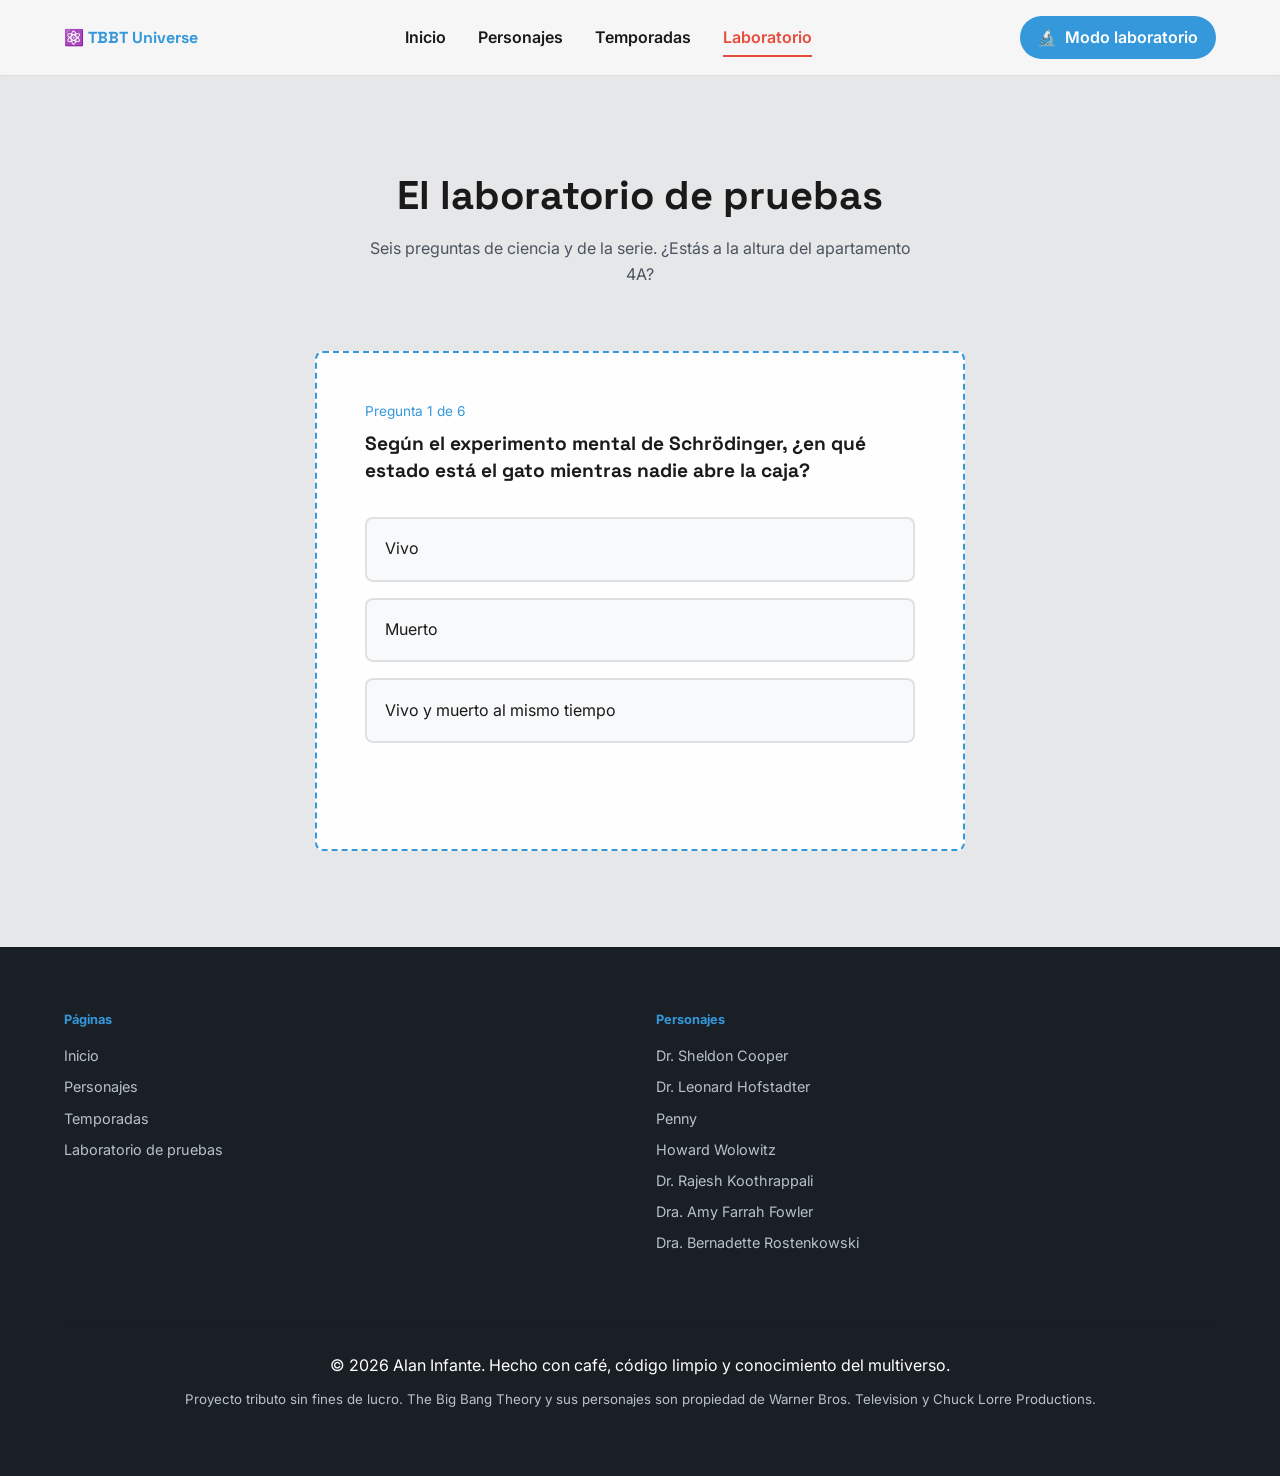
==== laboratorio.html @ de07dd8d "Sitio multipagina, imagenes WebP y optimizacion SEO" ====
<!DOCTYPE html>
<html lang="es-AR">
<head>
    <meta charset="UTF-8">
    <meta name="viewport" content="width=device-width, initial-scale=1.0">

    <!-- SEO propio de esta página: título (≤ 60 caracteres, si no Google lo
         corta), descripción y URL únicos. -->
    <title>Quiz de The Big Bang Theory y física | TBBT Universe</title>
    <meta name="description" content="Seis preguntas sobre física y sobre The Big Bang Theory. Poné a prueba si estás a la altura del apartamento 4A.">
    <meta name="theme-color" content="#1a1a1a">
    <!-- Favicon en SVG embebido: sin archivo extra y sin el error 404 que el
         navegador genera al pedir /favicon.ico. Google lo muestra en resultados. -->
    <link rel="icon" href="data:image/svg+xml,<svg xmlns='http://www.w3.org/2000/svg' viewBox='0 0 100 100'><text y='.9em' font-size='90'>⚛️</text></svg>">
    <link rel="canonical" href="https://alaninfante.github.io/Progra_IV_BigBang/laboratorio.html">

    <meta property="og:type" content="website">
    <meta property="og:locale" content="es_AR">
    <meta property="og:site_name" content="TBBT Universe">
    <meta property="og:title" content="Quiz de The Big Bang Theory y física | TBBT Universe">
    <meta property="og:description" content="Seis preguntas sobre física y sobre The Big Bang Theory. Poné a prueba si estás a la altura del apartamento 4A.">
    <meta property="og:url" content="https://alaninfante.github.io/Progra_IV_BigBang/laboratorio.html">
    <meta property="og:image" content="https://alaninfante.github.io/Progra_IV_BigBang/Imagenes/hero-relatividad.webp">
    <meta name="twitter:card" content="summary_large_image">

    <link rel="preconnect" href="https://fonts.googleapis.com">
    <link rel="preconnect" href="https://fonts.gstatic.com" crossorigin>
    <link href="https://fonts.googleapis.com/css2?family=Inter:wght@400;600&amp;family=Space+Grotesk:wght@500;700&amp;display=swap" rel="stylesheet">
    <link rel="stylesheet" href="./style.css">
</head>
<body>
    <!-- Aplica el modo guardado ANTES de que se dibuje la página. Si esperara
         al logic.js (que tiene defer), cada cambio de página mostraría un
         parpadeo en modo normal antes de pasar a laboratorio. -->
    <script>
        try { if (localStorage.getItem('tema') === 'lab') document.body.classList.add('lab-mode'); } catch (e) {}
    </script>

    <!-- Permite saltar la navegación con teclado. -->
    <a href="#contenido" class="skip-link">Ir al contenido principal</a>


    <header class="header">
        <nav class="nav" aria-label="Navegación principal">
            <a class="logo" href="index.html">
                <span aria-hidden="true">⚛️</span> TBBT Universe
            </a>

            <!-- aria-current marca la página actual: lo usa el lector de
                 pantalla y el CSS para resaltar el link. -->
            <ul class="nav__links">
                <li><a href="index.html">Inicio</a></li>
                <li><a href="personajes.html">Personajes</a></li>
                <li><a href="temporadas.html">Temporadas</a></li>
                <li><a href="laboratorio.html" aria-current="page">Laboratorio</a></li>
            </ul>

            <!-- aria-pressed comunica el estado del botón al lector de pantalla. -->
            <button type="button" id="theme-toggle" class="btn-theme" aria-pressed="false">
                <span class="btn-theme__icon" aria-hidden="true">🔬</span>
                <span class="btn-theme__text">Modo laboratorio</span>
            </button>
        </nav>
    </header>

    <main id="contenido">
        <!-- ===== QUIZ ===== -->
        <section id="laboratorio" class="section">
            <div class="container">
                <h1 class="section__title">El laboratorio de pruebas</h1>

                <p class="section__desc">Seis preguntas de ciencia y de la serie. ¿Estás a la altura del apartamento 4A?</p>

                <!-- El contenido de las preguntas vive en el JS, en un arreglo.
                     El HTML solo define dónde se muestra cada parte. -->
                <div class="quiz">
                    <p class="quiz__progress" id="quiz-progress">Pregunta 1 de 6</p>

                    <!-- tabindex="-1": permite mover el foco acá al pasar de
                         pregunta, sin que entre en el recorrido normal con Tab. -->
                    <h2 id="quiz-question" tabindex="-1"></h2>

                    <noscript><p>El quiz necesita JavaScript activado para funcionar.</p></noscript>
                    <div class="quiz__options" id="quiz-options" role="group" aria-labelledby="quiz-question"></div>

                    <!-- Vacío pero siempre presente: si estuviera en display:none,
                         varios lectores de pantalla no anunciarían el resultado. -->
                    <p id="quiz-result" class="quiz__result" role="status" aria-live="polite"></p>

                    <button type="button" id="quiz-next" class="btn-quote" hidden>Siguiente pregunta</button>
                </div>
            </div>
        </section>
    </main>

    <footer class="footer">
        <div class="container">
            <!-- Mapa del sitio: orienta al usuario y le da al rastreador
                 enlaces internos hacia cada página. -->
            <nav class="sitemap" aria-label="Mapa del sitio">
                <div>
                    <h2>Páginas</h2>
                    <ul>
                        <li><a href="index.html">Inicio</a></li>
                        <li><a href="personajes.html">Personajes</a></li>
                        <li><a href="temporadas.html">Temporadas</a></li>
                        <li><a href="laboratorio.html">Laboratorio de pruebas</a></li>
                    </ul>
                </div>

                <div>
                    <h2>Personajes</h2>
                    <ul>
                        <li><a href="personajes.html#sheldon">Dr. Sheldon Cooper</a></li>
                        <li><a href="personajes.html#leonard">Dr. Leonard Hofstadter</a></li>
                        <li><a href="personajes.html#penny">Penny</a></li>
                        <li><a href="personajes.html#howard">Howard Wolowitz</a></li>
                        <li><a href="personajes.html#raj">Dr. Rajesh Koothrappali</a></li>
                        <li><a href="personajes.html#amy">Dra. Amy Farrah Fowler</a></li>
                        <li><a href="personajes.html#bernadette">Dra. Bernadette Rostenkowski</a></li>
                    </ul>
                </div>
            </nav>

            <div class="footer__bottom">
                <p>&copy; 2026 Alan Infante. Hecho con café, código limpio y conocimiento del multiverso.</p>
                <p class="footer__legal">
                    <small>Proyecto tributo sin fines de lucro. The Big Bang Theory y sus personajes
                    son propiedad de Warner Bros. Television y Chuck Lorre Productions.</small>
                </p>
            </div>
        </div>
    </footer>

    <!-- defer: se ejecuta con el HTML ya parseado. -->
    <script src="./logic.js" defer></script>
</body>
</html>
---- style.css ----
/* ==========================================================================
   TBBT UNIVERSE — CSS
   Todos los colores viven en variables. El modo laboratorio solo las
   redefine, por eso cambia la página entera sin duplicar reglas.
   ========================================================================== */

/* --- 1. VARIABLES ------------------------------------------------------- */
:root {
    --color-primary: #e74c3c;
    --color-secondary: #3498db;
    --color-accent: #f1c40f;       /* También es el color del anillo de foco. */
    --color-success: #1e8449;
    --accent: var(--color-primary); /* Acento de tarjeta; cada una lo pisa. */

    --color-bg-page: #1a1a1a;
    --color-bg-section: rgba(248, 249, 250, 0.92);
    --color-bg-card: rgba(255, 255, 255, 0.96);
    --color-text: #1a1a1a;
    --color-text-muted: #4a5561;   /* Más oscuro que el original: llega a 4.5:1. */
    --color-border: rgba(0, 0, 0, 0.10);
    --color-footer-bg: rgba(26, 32, 38, 0.96);
    --color-footer-text: #ffffff;
    --color-footer-muted: #b8c2cc;
    --color-toast-bg: #1a1a1a;
    --color-btn-hover: #2c81ba;
    --shadow-card: 0 4px 18px rgba(0, 0, 0, 0.18);

    /* Hero en modo normal: mismos colores que el resto de la página. */
    --overlay-hero: rgba(248, 249, 250, 0.45); /* La imagen ya es clara: velo liviano. */
    --color-hero-eyebrow: #1f6f9e; /* Azul oscurecido: el de interfaz no llega a 4.5:1. */
    --color-hero-title: var(--color-text);
    --color-hero-text: var(--color-text-muted);
    --hero-text-shadow: none;      /* Sobre fondo claro solo ensuciaría. */
    --watermark-opacity: 0;        /* Marca de agua apagada. */

    --font-heading: 'Space Grotesk', sans-serif;
    --font-body: 'Inter', sans-serif;
    --font-mono: monospace;
    --font-data: var(--font-body); /* Datos técnicos; pasa a mono en laboratorio. */

    --radius: 8px;
    --transition: 0.3s ease;
}

body.lab-mode {
    --color-secondary: #21c08b;    /* Arrastra botones, flechas y borde del quiz. */
    --color-btn-hover: #1aa376;
    --color-accent: #7cf7c0;
    --color-primary: #ff7675;
    --color-success: #2ecc71;

    --color-bg-section: rgba(20, 24, 28, 0.92);
    --color-bg-card: rgba(38, 45, 51, 0.96);
    --color-text: #ecf0f1;
    --color-text-muted: #b8c2cc;
    --color-border: rgba(124, 247, 192, 0.22);
    --color-footer-bg: rgba(10, 16, 14, 0.96);
    --color-footer-text: #e8fff5;
    --color-footer-muted: #8fb3a6;
    --color-toast-bg: #0d1512;
    --shadow-card: 0 4px 18px rgba(0, 0, 0, 0.45);

    --overlay-hero: rgba(0, 0, 0, 0.35);      /* La imagen ya es oscura. */
    --color-hero-eyebrow: #7cf7c0;
    --color-hero-title: #ffffff;
    --color-hero-text: #dfe6e9;
    --hero-text-shadow: 0 2px 12px rgba(0, 0, 0, 0.6); /* Acá sí hace falta. */
    --watermark-opacity: 0.16;
    --radius: 4px;                 /* Esquinas más duras. */
    --font-data: var(--font-mono);
}

/* Acentos de personaje. En laboratorio pasan a una paleta de resaltado de
   sintaxis: los claros perdían contraste sobre fondo oscuro. */
.card--sheldon { --accent: #e74c3c; }
.card--leonard { --accent: #3498db; }
.card--penny { --accent: #e8a33d; }
.card--howard { --accent: #16a085; }
.card--raj { --accent: #9b59b6; }
.card--amy { --accent: #2980b9; }
.card--bernadette { --accent: #d64f7d; }

.lab-mode .card--sheldon { --accent: #ff7b72; }
.lab-mode .card--leonard { --accent: #58a6ff; }
.lab-mode .card--penny { --accent: #e3b341; }
.lab-mode .card--howard { --accent: #3fb950; }
.lab-mode .card--raj { --accent: #bc8cff; }
.lab-mode .card--amy { --accent: #79c0ff; }
.lab-mode .card--bernadette { --accent: #ff9bce; }

/* --- 2. BASE ------------------------------------------------------------ */
* { margin: 0; padding: 0; box-sizing: border-box; }

html {
    scroll-behavior: smooth;
    scroll-padding-top: 5rem; /* Compensa el header fijo al saltar a un ancla. */
}

body {
    font-family: var(--font-body);
    background-color: var(--color-bg-page);
    color: var(--color-text);
    line-height: 1.6;
    transition: color var(--transition);
}

h1, h2, h3 { font-family: var(--font-heading); line-height: 1.2; margin-bottom: 1rem; }
img { max-width: 100%; display: block; }
a { color: inherit; }
button { font: inherit; cursor: pointer; border: none; }
.container { width: min(90%, 1200px); margin: 0 auto; }

/* Sin esto, navegar con teclado es a ciegas. */
:focus-visible { outline: 3px solid var(--color-accent); outline-offset: 3px; }

.skip-link {
    position: absolute; top: -100px; left: 1rem; z-index: 200; /* Fuera de pantalla, pero enfocable. */
    padding: 0.5rem 1rem; background: var(--color-primary); color: #fff;
    border-radius: var(--radius); text-decoration: none; font-weight: 600;
}
.skip-link:focus { top: 1rem; }

/* --- 3. MARCA DE AGUA (solo modo laboratorio) --------------------------- */
.code-watermark {
    position: fixed; top: 0; left: 0; width: 100%; height: 100%;
    z-index: -1;              /* Debajo del contenido. */
    overflow: hidden; pointer-events: none;
    font-family: var(--font-mono); font-size: 14px; line-height: 2;
    color: #00e28a; white-space: pre; /* Respeta los saltos de línea del HTML. */
    opacity: var(--watermark-opacity);
    transition: opacity 0.6s ease;
}

/* --- 4. HEADER ---------------------------------------------------------- */
.header {
    position: sticky; top: 0; z-index: 100;
    background-color: var(--color-bg-card);
    border-bottom: 1px solid var(--color-border);
    backdrop-filter: blur(6px);
    transition: background-color var(--transition), border-color var(--transition);
}

.nav {
    display: flex; align-items: center; justify-content: space-between;
    flex-wrap: wrap; gap: 1rem;
    width: min(90%, 1200px); margin: 0 auto; padding: 1rem 0;
}

.logo { font-family: var(--font-heading); font-weight: 700; color: var(--color-secondary); text-decoration: none; }
.nav__links { list-style: none; display: flex; gap: 2rem; }
.nav__links a { color: var(--color-text); font-weight: 600; text-decoration: none; padding: 0.5rem 0; }
.nav__links a:hover { color: var(--color-primary); }
/* Página actual: color y subrayado, no solo color (WCAG 1.4.1). */
.nav__links a[aria-current="page"] { color: var(--color-primary); border-bottom: 2px solid currentColor; }

.btn-theme {
    display: inline-flex; align-items: center; gap: 0.5rem;
    padding: 0.55rem 1.1rem; background: var(--color-secondary); color: #fff;
    border-radius: 999px; font-weight: 600;
}
.btn-theme:hover { background: var(--color-btn-hover); }

/* --- 5. HERO ------------------------------------------------------------ */
/* Dos capas superpuestas: background-image no se puede animar, así que el
   cruce de fórmulas se hace con la opacidad de la de arriba. */
.hero {
    position: relative; overflow: hidden; text-align: center;
    padding: clamp(5rem, 14vw, 10rem) 5%;
    transition: color var(--transition);
}

.hero::before, .hero::after {
    content: ""; position: absolute; top: 0; left: 0; width: 100%; height: 100%;
    z-index: -1; background-position: center; background-size: cover;
}

.hero::before {
    background-image: linear-gradient(var(--overlay-hero), var(--overlay-hero)), url('Imagenes/hero-relatividad.webp');
}

.hero::after {
    opacity: 0; transition: opacity 0.6s ease;
    background-image: linear-gradient(var(--overlay-hero), var(--overlay-hero)), url('Imagenes/hero-relatividad-lab.webp');
}
.lab-mode .hero::after { opacity: 1; }

.hero__content { position: relative; z-index: 1; max-width: 62ch; margin: 0 auto; } /* 62ch: línea legible. */
.hero__eyebrow { color: var(--color-hero-eyebrow); font-family: var(--font-heading); letter-spacing: 0.06em; margin-bottom: 0.5rem; }
.hero h1 { font-size: clamp(2.2rem, 5.5vw, 4rem); color: var(--color-hero-title); text-shadow: var(--hero-text-shadow); }
.hero__lead { color: var(--color-hero-text); font-size: 1.1rem; text-shadow: var(--hero-text-shadow); }


/* --- 6. BOTONES --------------------------------------------------------- */
.btn-primary {
    display: inline-block; margin-top: 2rem; padding: 1rem 2rem;
    background-color: var(--color-primary); color: #fff;
    border-radius: var(--radius); text-decoration: none; font-weight: 600;
    transition: transform 0.2s ease, background-color var(--transition);
}
.btn-primary:hover { background-color: #c0392b; transform: translateY(-3px); }

.btn-quote {
    margin-top: 1rem; padding: 0.5rem 1rem; background: transparent;
    border: 1px solid var(--accent); color: var(--accent);
    border-radius: var(--radius); font-weight: 600;
}
.btn-quote:hover { background: var(--accent); color: #fff; }

/* --- 7. SECCIONES ------------------------------------------------------- */
.section {
    padding: 6rem 0; background-color: var(--color-bg-section);
    transition: background-color var(--transition);
}
/* Título de sección con clase propia: un selector ".section h2" también
   pintaría los h2 de adentro de cada tarjeta. */
.section__title { text-align: center; font-size: clamp(1.8rem, 4vw, 2.5rem); }
.section__desc { text-align: center; max-width: 55ch; margin: 0 auto 4rem; color: var(--color-text-muted); }

/* --- 8. CARRUSEL -------------------------------------------------------- */
.carousel { display: flex; align-items: center; gap: 1rem; }

.carousel__track {
    display: flex; gap: 2rem; list-style: none;
    overflow-x: auto; scroll-snap-type: x mandatory; scroll-behavior: smooth;
    padding: 1rem 0 2rem;
    scrollbar-width: none; /* Oculta la barra sin perder el scroll real. */
}
.carousel__track::-webkit-scrollbar { display: none; }

.carousel__btn {
    flex-shrink: 0; width: 46px; height: 46px; border-radius: 50%;
    display: flex; align-items: center; justify-content: center;
    background-color: var(--color-secondary); color: #fff;
    transition: background-color var(--transition);
}
.carousel__btn:hover { background-color: var(--color-primary); }

/* --- 9. TARJETAS -------------------------------------------------------- */
.card {
    flex: 0 0 calc(100% - 2rem); scroll-snap-align: center;
    display: flex; flex-direction: column;
    background-color: var(--color-bg-card);
    border-top: 4px solid var(--accent); border-radius: var(--radius);
    overflow: hidden; box-shadow: var(--shadow-card);
    transition: transform var(--transition), box-shadow var(--transition),
                border-top-width var(--transition), background-color var(--transition);
}

/* :focus-within incluye el teclado: la tarjeta reacciona igual con Tab. */
.card:hover, .card:focus-within {
    transform: translateY(-3px);
    border-top-width: 6px;
    box-shadow: 0 10px 26px rgba(0, 0, 0, 0.24);
}

.card img { width: 100%; height: 320px; object-fit: cover; object-position: top; }
.card__body { display: flex; flex-direction: column; padding: 2rem 1rem 1rem; }
.card__body .btn-quote { align-self: center; } /* Centra solo el botón de frase. */
.card h2 { color: var(--color-text); margin-bottom: 0.25rem; font-size: 1.25rem; }
.card__role { color: var(--accent); font-family: var(--font-data); font-weight: 600; font-size: 0.9rem; margin-bottom: 0.5rem; }
.card__desc { color: var(--color-text-muted); min-height: calc(1.6em * 3); } /* 3 líneas × line-height. */

.card__toggle {
    display: flex; align-items: center; justify-content: space-between;
    width: 100%; margin-top: 1rem; padding: 0.6rem 0.8rem;
    background: transparent; border: 1px solid var(--accent);
    border-radius: var(--radius); color: var(--accent); font-weight: 600; font-size: 0.9rem;
}
.card__toggle:hover { background: var(--accent); color: #fff; }

/* El "+" gira y se convierte en "×": una sola pieza para los dos estados. */
.card__toggle-icon { font-size: 1.1rem; transition: transform var(--transition); }
.card__toggle[aria-expanded="true"] .card__toggle-icon { transform: rotate(45deg); }

/* La ficha se muestra según aria-expanded, sin necesidad de otra clase. */
.card__extra { display: none; }
.card__toggle[aria-expanded="true"] + .card__extra { display: block; }

.facts { margin-top: 1rem; padding-top: 1rem; border-top: 1px dashed var(--color-border); font-family: var(--font-data); font-size: 0.9rem; }
.facts dt { font-size: 0.75rem; color: var(--accent); margin-top: 0.5rem; }
.facts dd { color: var(--color-text-muted); }

/* --- ACCESOS (INICIO) --------------------------------------------------- */
.explore {
    list-style: none;
    display: grid;
    grid-template-columns: repeat(auto-fit, minmax(240px, 1fr));
    gap: 1.5rem;
}

.explore__card {
    display: block;
    height: 100%;
    padding: 2rem 1.5rem;
    background-color: var(--color-bg-card);
    border-top: 4px solid var(--color-secondary);
    border-radius: var(--radius);
    box-shadow: var(--shadow-card);
    text-decoration: none;
    text-align: center;
    transition: transform var(--transition), background-color var(--transition);
}
.explore__card:hover, .explore__card:focus-visible { transform: translateY(-3px); }
.explore__icon { display: block; font-size: 2.5rem; margin-bottom: 0.5rem; }
.explore__card h3 { color: var(--color-text); }
.explore__card p { color: var(--color-text-muted); }

/* --- TEMPORADAS ---------------------------------------------------------- */
.seasons {
    list-style: none;
    display: grid;
    grid-template-columns: repeat(auto-fill, minmax(250px, 1fr)); /* Columnas según el ancho, sin media queries. */
    gap: 1.5rem;
}

.season {
    padding: 1.5rem;
    background-color: var(--color-bg-card);
    border-left: 4px solid var(--color-secondary);
    border-radius: var(--radius);
    box-shadow: var(--shadow-card);
    transition: background-color var(--transition), border-color var(--transition);
}

.season h2 { color: var(--color-text); font-size: 1.15rem; margin-bottom: 0.25rem; }
.season__meta { font-family: var(--font-data); font-size: 0.85rem; color: var(--color-text-muted); }

.season summary {
    margin-top: 1rem;
    cursor: pointer;
    font-weight: 600;
    color: var(--color-secondary);
}
.season details p { margin-top: 0.5rem; color: var(--color-text-muted); font-size: 0.95rem; }

/* --- 10. QUIZ ----------------------------------------------------------- */
.quiz {
    max-width: 650px; margin: 0 auto; padding: clamp(1.5rem, 5vw, 3rem);
    background-color: var(--color-bg-card);
    border: 2px dashed var(--color-secondary); border-radius: var(--radius);
    transition: background-color var(--transition), border-color var(--transition);
}
.quiz__progress { font-family: var(--font-data); font-size: 0.85rem; color: var(--color-secondary); margin-bottom: 0.5rem; }
.quiz h2:focus { outline: none; } /* El foco llega por código, no por Tab: no hace falta el anillo. */
.quiz h2 { font-size: 1.2rem; line-height: 1.4; color: var(--color-text); }
.quiz__options { display: flex; flex-direction: column; gap: 1rem; margin-top: 2rem; }

.btn-quiz {
    padding: 1.1rem; text-align: left;
    background: var(--color-bg-section); color: var(--color-text);
    border: 2px solid var(--color-border); border-radius: var(--radius);
    transition: background-color var(--transition), border-color var(--transition);
}
.btn-quiz:hover:not(:disabled) { background: var(--color-secondary); color: #fff; }
.btn-quiz:disabled { cursor: default; }

/* El resultado se marca con color y con texto: el color solo excluye a
   quien no lo distingue. */
.btn-quiz.is-correct { border-color: var(--color-success); background: rgba(46, 204, 113, 0.18); }
.btn-quiz.is-wrong { border-color: var(--color-primary); background: rgba(231, 76, 60, 0.18); }

/* min-height reserva el espacio para que el layout no salte al responder. */
.quiz__result { margin-top: 2rem; min-height: 1.6em; color: var(--color-text); font-weight: 600; }

/* --- 11. AVISO ---------------------------------------------------------- */
.toast {
    position: fixed; bottom: 2rem; left: 50%; z-index: 300;
    transform: translate(-50%, 150%); opacity: 0; pointer-events: none;
    max-width: min(90%, 420px); padding: 1rem 2rem;
    background: var(--color-toast-bg); color: #fff;
    border-left: 4px solid var(--color-accent); border-radius: var(--radius);
    transition: transform 0.35s ease, opacity 0.35s ease;
}
.toast.is-visible { transform: translate(-50%, 0); opacity: 1; }

/* --- 12. FOOTER Y MAPA DEL SITIO ---------------------------------------- */
.footer {
    padding: 4rem 0; background-color: var(--color-footer-bg);
    color: var(--color-footer-text); border-top: 1px solid var(--color-border); transition: background-color var(--transition);
}
.footer__bottom { text-align: center; margin-top: 4rem; padding-top: 2rem; border-top: 1px solid var(--color-border); }
.footer__legal { margin-top: 0.5rem; color: var(--color-footer-muted); }

.sitemap { display: grid; grid-template-columns: repeat(auto-fit, minmax(220px, 1fr)); gap: 2rem; }
.sitemap h2 { font-family: var(--font-data); font-size: 0.8rem; color: var(--color-secondary); }
.sitemap ul { list-style: none; display: flex; flex-direction: column; gap: 0.35rem; }
.sitemap a { color: var(--color-footer-muted); font-size: 0.9rem; text-decoration: none; }
.sitemap a:hover { color: var(--color-footer-text); text-decoration: underline; }

/* --- 13. RESPONSIVE ----------------------------------------------------- */
@media (min-width: 768px) { .card { flex: 0 0 calc(50% - 1rem); } }
@media (min-width: 1024px) { .card { flex: 0 0 calc(33.333% - 1.34rem); } }

/* Las flechas se achican pero no se ocultan: en mobile serían el único
   control visible del carrusel. */
@media (max-width: 600px) {
    .nav { justify-content: center; }
    /* El menú no entraba en 390 px y generaba scroll horizontal en toda la página. */
    .nav__links { gap: 1.1rem; flex-wrap: wrap; justify-content: center; }

    /* Las flechas bajan debajo del carrusel: al costado le robaban casi la
       mitad del ancho y la tarjeta quedaba en unos 200 px. */
    .carousel { flex-wrap: wrap; justify-content: center; }
    .carousel__track { order: -1; flex-basis: 100%; }
    .carousel__btn { width: 42px; height: 42px; }
}

@media (prefers-reduced-motion: reduce) {
    * { transition: none !important; scroll-behavior: auto !important; }
}
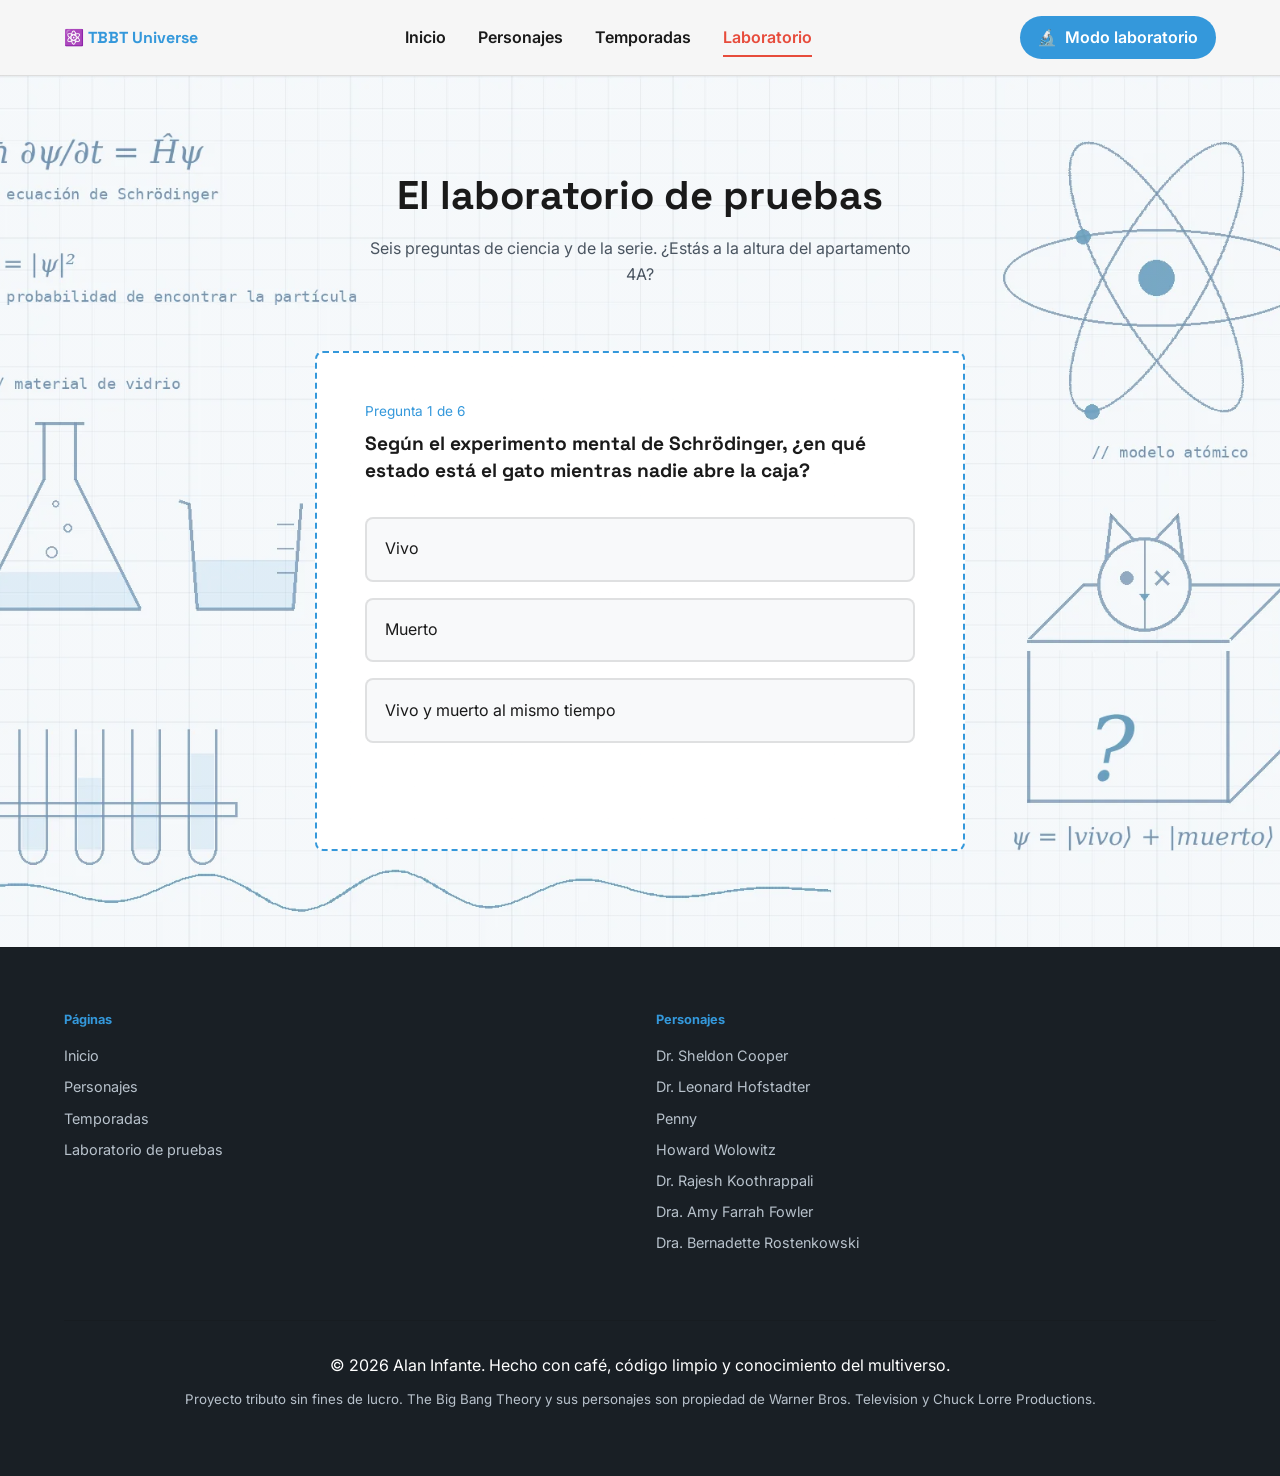
==== commit 98c67a21: "Galeria por temporada" ====
--- a/laboratorio.html
+++ b/laboratorio.html
@@ -65,7 +65,7 @@
 
     <main id="contenido">
         <!-- ===== QUIZ ===== -->
-        <section id="laboratorio" class="section">
+        <section id="laboratorio" class="section section--laboratorio">
             <div class="container">
                 <h1 class="section__title">El laboratorio de pruebas</h1>
 
--- a/style.css
+++ b/style.css
@@ -32,6 +32,7 @@
     --color-hero-text: var(--color-text-muted);
     --hero-text-shadow: none;      /* Sobre fondo claro solo ensuciaría. */
     --watermark-opacity: 0;        /* Marca de agua apagada. */
+    --overlay-section: rgba(248, 249, 250, 0.35);
 
     --font-heading: 'Space Grotesk', sans-serif;
     --font-body: 'Inter', sans-serif;
@@ -66,6 +67,7 @@
     --color-hero-text: #dfe6e9;
     --hero-text-shadow: 0 2px 12px rgba(0, 0, 0, 0.6); /* Acá sí hace falta. */
     --watermark-opacity: 0.16;
+    --overlay-section: rgba(0, 0, 0, 0.30);
     --radius: 4px;                 /* Esquinas más duras. */
     --font-data: var(--font-mono);
 }
@@ -309,8 +311,11 @@
 .seasons {
     list-style: none;
     display: grid;
-    grid-template-columns: repeat(auto-fill, minmax(250px, 1fr)); /* Columnas según el ancho, sin media queries. */
+    grid-template-columns: repeat(auto-fill, minmax(290px, 1fr)); /* Columnas según el ancho, sin media queries. */
     gap: 1.5rem;
+    /* Sin esto, todas las tarjetas de una fila copian la altura de la más
+       alta: al abrir un resumen, las vecinas quedan estiradas y vacías. */
+    align-items: start;
 }
 
 .season {
@@ -332,6 +337,69 @@
     color: var(--color-secondary);
 }
 .season details p { margin-top: 0.5rem; color: var(--color-text-muted); font-size: 0.95rem; }
+
+/* --- FONDO DE TEMPORADAS ------------------------------------------------- */
+/* A diferencia del laboratorio, acá NO se usa cover: la página es muy alta
+   y la imagen se estiraría hasta verse borrosa. Se muestra a tamaño real
+   arriba, detrás del título, y se desvanece sola porque es transparente.
+   Se usan propiedades sueltas y no el atajo "background:", que borraría el
+   background-color que la sección ya tiene. */
+.section--temporadas {
+    background-image: url('Imagenes/temporadas.webp');
+    background-size: 1920px auto;
+    background-position: top center;
+    background-repeat: no-repeat;
+}
+
+.lab-mode .section--temporadas {
+    background-image: url('Imagenes/temporadas-lab.webp');
+}
+
+/* --- FONDO DEL LABORATORIO --------------------------------------------- */
+/* Mismo recurso que el hero: la imagen ya viene en el tono de cada modo, así
+   que el velo es liviano. Va sobre la sección y no sobre el body para que
+   solo la descargue quien entra a esta página. */
+.section--laboratorio {
+    min-height: calc(100vh - 5rem); /* Llena la pantalla: la imagen no queda cortada. */
+    background-image: linear-gradient(var(--overlay-section), var(--overlay-section)), url('Imagenes/laboratorio.webp');
+    background-size: cover;
+    background-position: center;
+}
+
+.lab-mode .section--laboratorio {
+    background-image: linear-gradient(var(--overlay-section), var(--overlay-section)), url('Imagenes/laboratorio-lab.webp');
+}
+
+/* --- GALERÍA POR TEMPORADA ---------------------------------------------- */
+/* Las miniaturas se ven siempre. Cada una lleva loading="lazy", así el
+   navegador descarga solo las que entran en pantalla mientras se baja. */
+.gallery {
+    list-style: none;
+    display: grid;
+    /* Mosaico: la primera foto ocupa el ancho completo de la tarjeta y las
+       otras dos van debajo, a la mitad. Con tres columnas iguales las
+       miniaturas quedaban de 67 px, ilegibles. */
+    grid-template-columns: repeat(2, 1fr);
+    gap: 0.4rem;
+    margin-top: 1rem;
+}
+
+.gallery li:first-child { grid-column: span 2; }
+
+.gallery img {
+    width: 100%;
+    /* height: auto anula el height="600" del HTML. Sin esto el navegador
+       toma ese atributo como altura real y la miniatura sale angosta y
+       larguísima, recortando una franja vertical de la foto. */
+    height: auto;
+    aspect-ratio: 4 / 3;   /* Reserva el espacio antes de cargar: el layout no salta. */
+    object-fit: cover;
+    display: block;
+    border-radius: 4px;
+    transition: opacity var(--transition);
+}
+
+.gallery a:hover img, .gallery a:focus-visible img { opacity: 0.75; }
 
 /* --- 10. QUIZ ----------------------------------------------------------- */
 .quiz {
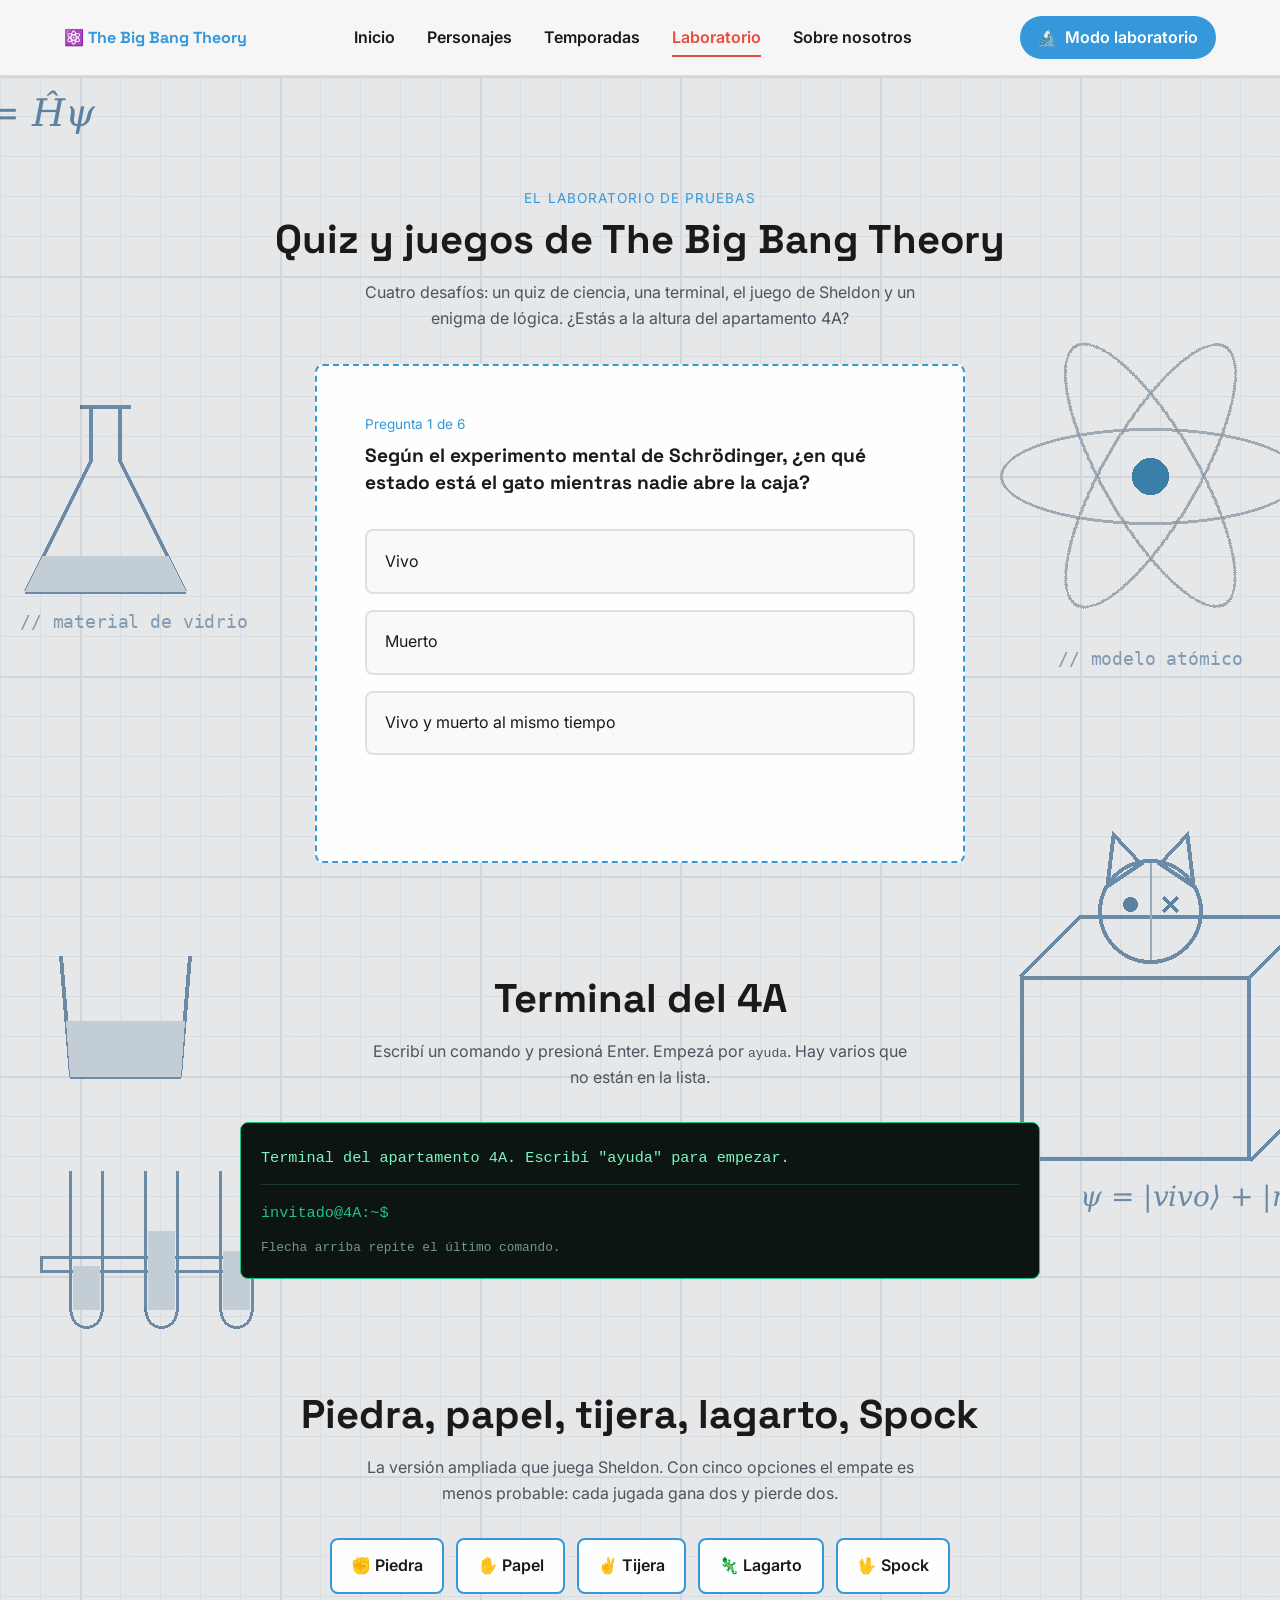
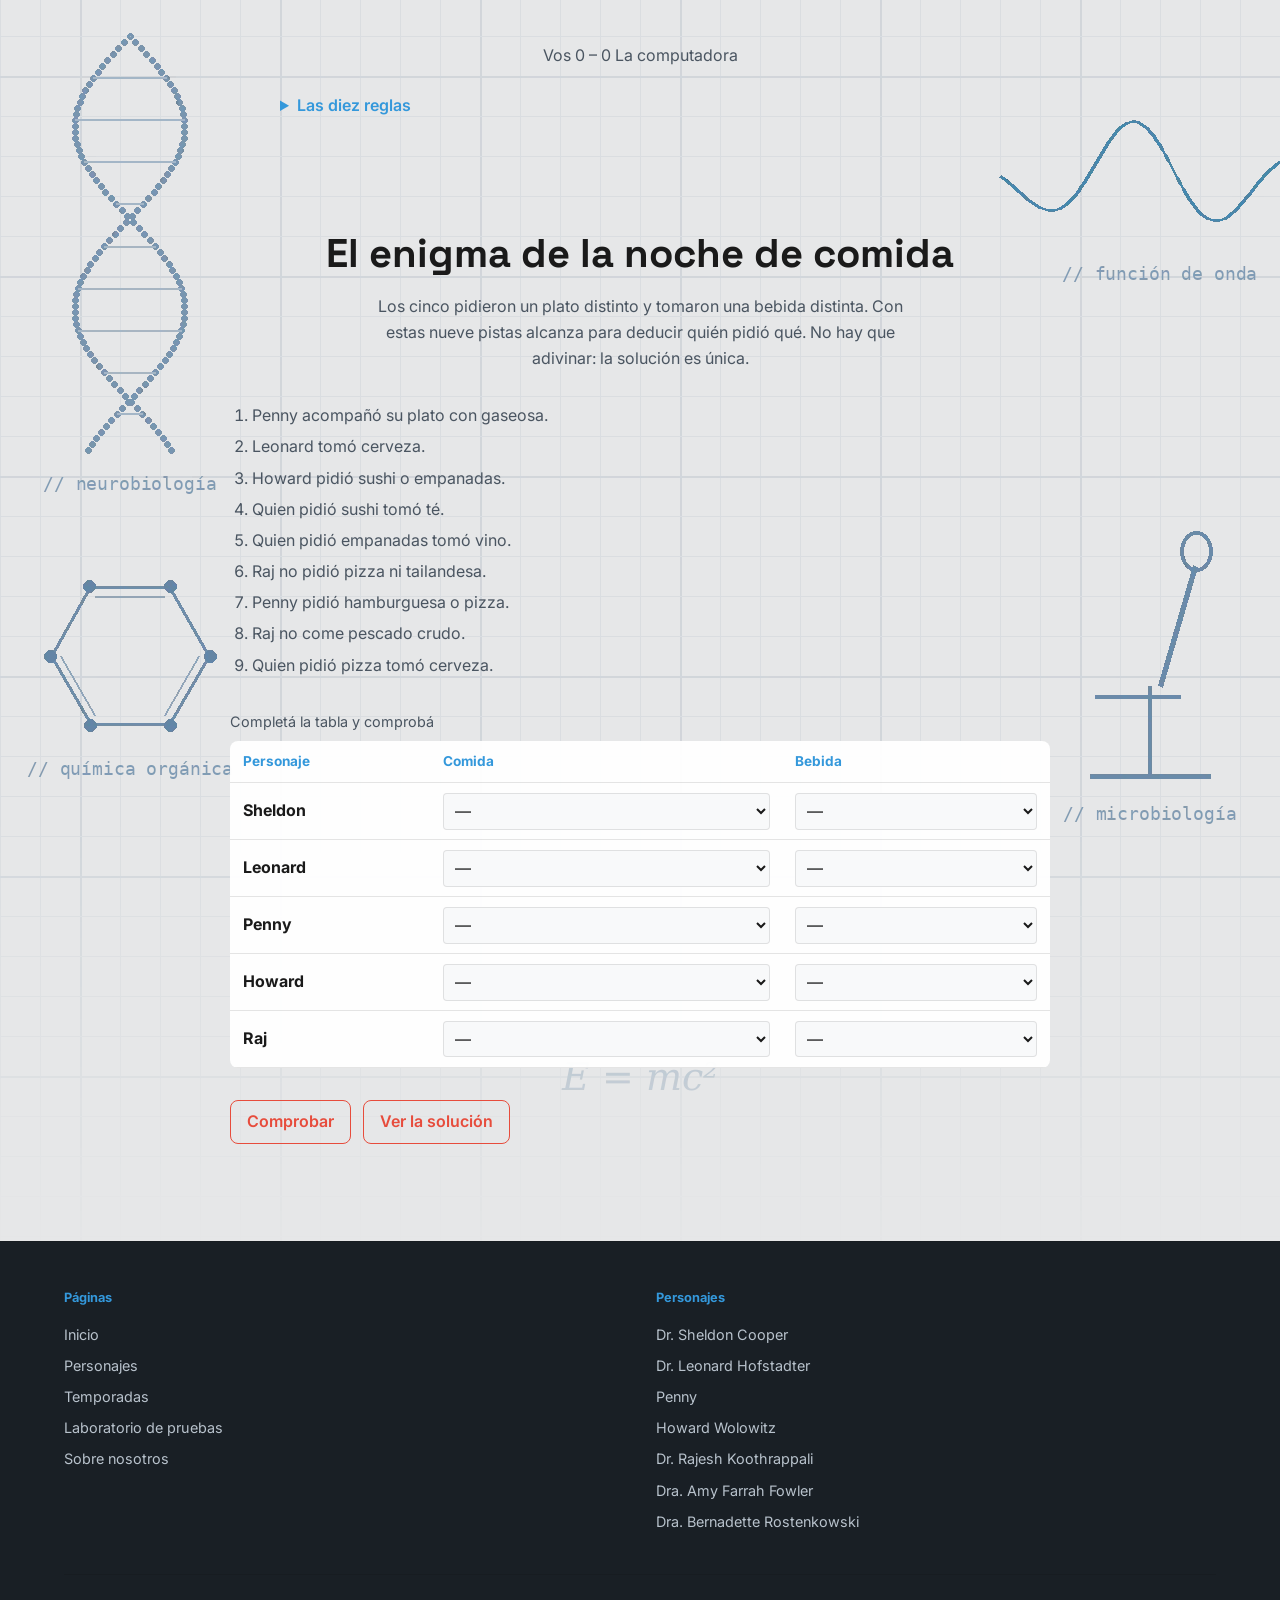
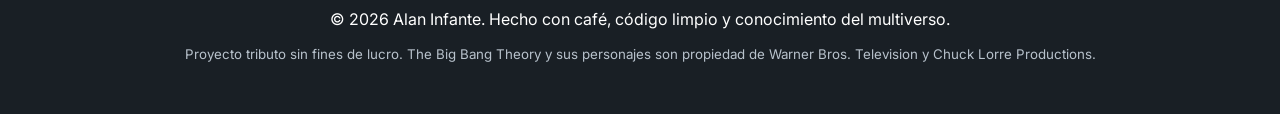
==== commit 1e12d4a0: "Proyecto final" ====
--- a/laboratorio.html
+++ b/laboratorio.html
@@ -6,8 +6,8 @@
 
     <!-- SEO propio de esta página: título (≤ 60 caracteres, si no Google lo
          corta), descripción y URL únicos. -->
-    <title>Quiz de The Big Bang Theory y física | TBBT Universe</title>
-    <meta name="description" content="Seis preguntas sobre física y sobre The Big Bang Theory. Poné a prueba si estás a la altura del apartamento 4A.">
+    <title>Laboratorio: quiz y enigmas | The Big Bang Theory</title>
+    <meta name="description" content="Cuatro desafíos: un quiz de física, una terminal interactiva, el juego de Sheldon y un enigma de lógica con solución única.">
     <meta name="theme-color" content="#1a1a1a">
     <!-- Favicon en SVG embebido: sin archivo extra y sin el error 404 que el
          navegador genera al pedir /favicon.ico. Google lo muestra en resultados. -->
@@ -16,17 +16,31 @@
 
     <meta property="og:type" content="website">
     <meta property="og:locale" content="es_AR">
-    <meta property="og:site_name" content="TBBT Universe">
-    <meta property="og:title" content="Quiz de The Big Bang Theory y física | TBBT Universe">
-    <meta property="og:description" content="Seis preguntas sobre física y sobre The Big Bang Theory. Poné a prueba si estás a la altura del apartamento 4A.">
+    <meta property="og:site_name" content="The Big Bang Theory">
+    <meta property="og:title" content="Laboratorio: quiz y enigmas | The Big Bang Theory">
+    <meta property="og:description" content="Un quiz de física, una terminal interactiva, piedra-papel-tijera-lagarto-Spock y un enigma de lógica.">
     <meta property="og:url" content="https://alaninfante.github.io/Progra_IV_BigBang/laboratorio.html">
     <meta property="og:image" content="https://alaninfante.github.io/Progra_IV_BigBang/Imagenes/hero-relatividad.webp">
+    <meta property="og:image:alt" content="Ilustración del espacio-tiempo curvado, fondo del sitio">
     <meta name="twitter:card" content="summary_large_image">
+    <meta name="twitter:image" content="https://alaninfante.github.io/Progra_IV_BigBang/Imagenes/hero-relatividad.webp">
 
     <link rel="preconnect" href="https://fonts.googleapis.com">
     <link rel="preconnect" href="https://fonts.gstatic.com" crossorigin>
     <link href="https://fonts.googleapis.com/css2?family=Inter:wght@400;600&amp;family=Space+Grotesk:wght@500;700&amp;display=swap" rel="stylesheet">
     <link rel="stylesheet" href="./style.css">
+    <!-- Migas de pan para Google: le muestran dónde está esta página dentro
+         del sitio y puede dibujar la ruta en el resultado de búsqueda. -->
+    <script type="application/ld+json">
+    {
+      "@context": "https://schema.org",
+      "@type": "BreadcrumbList",
+      "itemListElement": [
+        { "@type": "ListItem", "position": 1, "name": "Inicio", "item": "https://alaninfante.github.io/Progra_IV_BigBang/" },
+        { "@type": "ListItem", "position": 2, "name": "Laboratorio", "item": "https://alaninfante.github.io/Progra_IV_BigBang/laboratorio.html" }
+      ]
+    }
+    </script>
 </head>
 <body>
     <!-- Aplica el modo guardado ANTES de que se dibuje la página. Si esperara
@@ -43,7 +57,7 @@
     <header class="header">
         <nav class="nav" aria-label="Navegación principal">
             <a class="logo" href="index.html">
-                <span aria-hidden="true">⚛️</span> TBBT Universe
+                <span aria-hidden="true">⚛️</span> The Big Bang Theory
             </a>
 
             <!-- aria-current marca la página actual: lo usa el lector de
@@ -53,6 +67,7 @@
                 <li><a href="personajes.html">Personajes</a></li>
                 <li><a href="temporadas.html">Temporadas</a></li>
                 <li><a href="laboratorio.html" aria-current="page">Laboratorio</a></li>
+                <li><a href="sobre-nosotros.html">Sobre nosotros</a></li>
             </ul>
 
             <!-- aria-pressed comunica el estado del botón al lector de pantalla. -->
@@ -63,13 +78,14 @@
         </nav>
     </header>
 
-    <main id="contenido">
+    <main id="contenido" class="fondo-laboratorio">
         <!-- ===== QUIZ ===== -->
-        <section id="laboratorio" class="section section--laboratorio">
-            <div class="container">
-                <h1 class="section__title">El laboratorio de pruebas</h1>
-
-                <p class="section__desc">Seis preguntas de ciencia y de la serie. ¿Estás a la altura del apartamento 4A?</p>
+        <section id="laboratorio" class="section">
+            <div class="container">
+                <p class="section__eyebrow">El laboratorio de pruebas</p>
+                <h1 class="section__title">Quiz y juegos de The Big Bang Theory</h1>
+
+                <p class="section__desc">Cuatro desafíos: un quiz de ciencia, una terminal, el juego de Sheldon y un enigma de lógica. ¿Estás a la altura del apartamento 4A?</p>
 
                 <!-- El contenido de las preguntas vive en el JS, en un arreglo.
                      El HTML solo define dónde se muestra cada parte. -->
@@ -89,6 +105,104 @@
 
                     <button type="button" id="quiz-next" class="btn-quote" hidden>Siguiente pregunta</button>
                 </div>
+            </div>
+        </section>
+        <!-- ===== TERMINAL ===== -->
+        <section id="terminal" class="section">
+            <div class="container">
+                <h2 class="section__title">Terminal del 4A</h2>
+                <p class="section__desc">Escribí un comando y presioná Enter. Empezá por <code>ayuda</code>. Hay varios que no están en la lista.</p>
+
+                <!-- La salida es un live region: quien use lector de pantalla
+                     escucha la respuesta sin tener que ir a buscarla. -->
+                <div class="terminal">
+                    <ol id="term-salida" class="terminal__salida" role="log" aria-live="polite"></ol>
+
+                    <div class="terminal__linea">
+                        <label for="term-entrada" class="terminal__prompt">invitado@4A:~$</label>
+                        <input type="text" id="term-entrada" autocomplete="off" spellcheck="false"
+                               aria-describedby="term-ayuda">
+                    </div>
+                    <p id="term-ayuda" class="terminal__pista">Flecha arriba repite el último comando.</p>
+                </div>
+
+                <noscript><p>La terminal necesita JavaScript activado.</p></noscript>
+            </div>
+        </section>
+
+        <!-- ===== JUEGO ===== -->
+        <section id="juego" class="section">
+            <div class="container">
+                <h2 class="section__title">Piedra, papel, tijera, lagarto, Spock</h2>
+                <p class="section__desc">La versión ampliada que juega Sheldon. Con cinco opciones el empate es menos probable: cada jugada gana dos y pierde dos.</p>
+
+                <div class="juego">
+                    <div class="juego__opciones" id="juego-opciones" role="group" aria-label="Elegí tu jugada">
+                        <button type="button" class="btn-juego" data-jugada="piedra"><span aria-hidden="true">✊</span> Piedra</button>
+                        <button type="button" class="btn-juego" data-jugada="papel"><span aria-hidden="true">✋</span> Papel</button>
+                        <button type="button" class="btn-juego" data-jugada="tijera"><span aria-hidden="true">✌️</span> Tijera</button>
+                        <button type="button" class="btn-juego" data-jugada="lagarto"><span aria-hidden="true">🦎</span> Lagarto</button>
+                        <button type="button" class="btn-juego" data-jugada="spock"><span aria-hidden="true">🖖</span> Spock</button>
+                    </div>
+
+                    <p id="juego-resultado" class="juego__resultado" role="status" aria-live="polite"></p>
+                    <p id="juego-marcador" class="juego__marcador">Vos 0 &ndash; 0 La computadora</p>
+
+                    <details class="juego__reglas">
+                        <summary>Las diez reglas</summary>
+                        <ul>
+                            <li>La tijera corta el papel.</li>
+                            <li>El papel envuelve la piedra.</li>
+                            <li>La piedra aplasta el lagarto.</li>
+                            <li>El lagarto envenena a Spock.</li>
+                            <li>Spock rompe la tijera.</li>
+                            <li>La tijera decapita al lagarto.</li>
+                            <li>El lagarto se come el papel.</li>
+                            <li>El papel refuta a Spock.</li>
+                            <li>Spock vaporiza la piedra.</li>
+                            <li>La piedra parte la tijera.</li>
+                        </ul>
+                    </details>
+                </div>
+            </div>
+        </section>
+
+        <!-- ===== ENIGMA ===== -->
+        <section id="enigma" class="section">
+            <div class="container">
+                <h2 class="section__title">El enigma de la noche de comida</h2>
+                <p class="section__desc">Los cinco pidieron un plato distinto y tomaron una bebida distinta. Con estas nueve pistas alcanza para deducir quién pidió qué. No hay que adivinar: la solución es única.</p>
+
+                <div class="enigma">
+                    <ol class="enigma__pistas">
+                        <li>Penny acompañó su plato con gaseosa.</li>
+                        <li>Leonard tomó cerveza.</li>
+                        <li>Howard pidió sushi o empanadas.</li>
+                        <li>Quien pidió sushi tomó té.</li>
+                        <li>Quien pidió empanadas tomó vino.</li>
+                        <li>Raj no pidió pizza ni tailandesa.</li>
+                        <li>Penny pidió hamburguesa o pizza.</li>
+                        <li>Raj no come pescado crudo.</li>
+                        <li>Quien pidió pizza tomó cerveza.</li>
+                    </ol>
+
+                    <table class="enigma__tabla">
+                        <caption>Completá la tabla y comprobá</caption>
+                        <thead>
+                            <tr><th scope="col">Personaje</th><th scope="col">Comida</th><th scope="col">Bebida</th></tr>
+                        </thead>
+                        <tbody id="enigma-cuerpo"></tbody>
+                    </table>
+
+                    <div class="enigma__acciones">
+                        <button type="button" id="enigma-comprobar" class="btn-quote">Comprobar</button>
+                        <button type="button" id="enigma-rendirse" class="btn-quote">Ver la solución</button>
+                    </div>
+
+                    <p id="enigma-resultado" class="enigma__resultado" role="status" aria-live="polite"></p>
+                </div>
+
+                <noscript><p>El enigma necesita JavaScript activado.</p></noscript>
             </div>
         </section>
     </main>
@@ -105,6 +219,7 @@
                         <li><a href="personajes.html">Personajes</a></li>
                         <li><a href="temporadas.html">Temporadas</a></li>
                         <li><a href="laboratorio.html">Laboratorio de pruebas</a></li>
+                        <li><a href="sobre-nosotros.html">Sobre nosotros</a></li>
                     </ul>
                 </div>
 
--- a/style.css
+++ b/style.css
@@ -210,13 +210,14 @@
 
 /* --- 7. SECCIONES ------------------------------------------------------- */
 .section {
-    padding: 6rem 0; background-color: var(--color-bg-section);
+    padding: 3.5rem 0;   /* Antes 6rem: demasiado aire entre secciones. */ background-color: var(--color-bg-section);
     transition: background-color var(--transition);
 }
 /* Título de sección con clase propia: un selector ".section h2" también
    pintaría los h2 de adentro de cada tarjeta. */
+.section__eyebrow { text-align: center; font-family: var(--font-data); font-size: 0.85rem; letter-spacing: 0.08em; text-transform: uppercase; color: var(--color-secondary); margin-bottom: 0.4rem; }
 .section__title { text-align: center; font-size: clamp(1.8rem, 4vw, 2.5rem); }
-.section__desc { text-align: center; max-width: 55ch; margin: 0 auto 4rem; color: var(--color-text-muted); }
+.section__desc { text-align: center; max-width: 55ch; margin: 0 auto 2rem; color: var(--color-text-muted); }
 
 /* --- 8. CARRUSEL -------------------------------------------------------- */
 .carousel { display: flex; align-items: center; gap: 1rem; }
@@ -338,6 +339,25 @@
 }
 .season details p { margin-top: 0.5rem; color: var(--color-text-muted); font-size: 0.95rem; }
 
+/* Aire extra solo donde el fondo tiene dibujo arriba del título. */
+.section--personajes, .section--temporadas,
+.fondo-laboratorio > .section:first-child,
+.fondo-sobre > .section:first-child { padding-top: 7rem; }
+
+/* --- FONDO DE PERSONAJES ------------------------------------------------- */
+/* Mismo criterio que Temporadas: imagen transparente a tamaño real arriba,
+   para que no se estire en pantallas altas y herede el color de la sección. */
+.section--personajes {
+    background-image: url('Imagenes/personajes.webp');
+    background-size: 1920px auto;
+    background-position: top center;
+    background-repeat: no-repeat;
+}
+
+.lab-mode .section--personajes {
+    background-image: url('Imagenes/personajes-lab.webp');
+}
+
 /* --- FONDO DE TEMPORADAS ------------------------------------------------- */
 /* A diferencia del laboratorio, acá NO se usa cover: la página es muy alta
    y la imagen se estiraría hasta verse borrosa. Se muestra a tamaño real
@@ -355,20 +375,37 @@
     background-image: url('Imagenes/temporadas-lab.webp');
 }
 
-/* --- FONDO DEL LABORATORIO --------------------------------------------- */
-/* Mismo recurso que el hero: la imagen ya viene en el tono de cada modo, así
-   que el velo es liviano. Va sobre la sección y no sobre el body para que
-   solo la descargue quien entra a esta página. */
-.section--laboratorio {
-    min-height: calc(100vh - 5rem); /* Llena la pantalla: la imagen no queda cortada. */
-    background-image: linear-gradient(var(--overlay-section), var(--overlay-section)), url('Imagenes/laboratorio.webp');
-    background-size: cover;
-    background-position: center;
-}
-
-.lab-mode .section--laboratorio {
-    background-image: linear-gradient(var(--overlay-section), var(--overlay-section)), url('Imagenes/laboratorio-lab.webp');
-}
+/* --- FONDO DE SOBRE NOSOTROS -------------------------------------------- */
+/* Mismo patrón que el laboratorio: una sola imagen larga en el <main>, con
+   las secciones transparentes para no taparla. */
+.fondo-sobre {
+    background-color: var(--color-bg-section);
+    background-image: url('Imagenes/sobre.webp');
+    background-size: 1920px auto;
+    background-position: top center;
+    background-repeat: no-repeat;
+    transition: background-color var(--transition);
+}
+
+.lab-mode .fondo-sobre { background-image: url('Imagenes/sobre-lab.webp'); }
+.fondo-sobre .section { background-color: transparent; }
+
+/* --- FONDO DEL LABORATORIO ---------------------------------------------- */
+/* Va en el <main> y no en cada sección: una sola imagen larga detrás de los
+   cuatro juegos, en vez de repetirse cuatro veces.
+   El color de fondo se muda acá y las secciones quedan transparentes, porque
+   si no taparían la imagen con su propio color. */
+.fondo-laboratorio {
+    background-color: var(--color-bg-section);
+    background-image: url('Imagenes/laboratorio.webp');
+    background-size: 1920px auto;   /* Tamaño real: con cover se deformaría. */
+    background-position: top center;
+    background-repeat: no-repeat;
+    transition: background-color var(--transition);
+}
+
+.lab-mode .fondo-laboratorio { background-image: url('Imagenes/laboratorio-lab.webp'); }
+.fondo-laboratorio .section { background-color: transparent; }
 
 /* --- GALERÍA POR TEMPORADA ---------------------------------------------- */
 /* Las miniaturas se ven siempre. Cada una lleva loading="lazy", así el
@@ -388,9 +425,8 @@
 
 .gallery img {
     width: 100%;
-    /* height: auto anula el height="600" del HTML. Sin esto el navegador
-       toma ese atributo como altura real y la miniatura sale angosta y
-       larguísima, recortando una franja vertical de la foto. */
+    /* height: auto anula el height="600" del HTML. Sin esto el navegador toma
+       ese atributo como altura real y la foto sale angosta y larguísima. */
     height: auto;
     aspect-ratio: 4 / 3;   /* Reserva el espacio antes de cargar: el layout no salta. */
     object-fit: cover;
@@ -429,6 +465,102 @@
 
 /* min-height reserva el espacio para que el layout no salte al responder. */
 .quiz__result { margin-top: 2rem; min-height: 1.6em; color: var(--color-text); font-weight: 600; }
+
+/* --- SOBRE NOSOTROS ------------------------------------------------------ */
+.sobre { display: grid; grid-template-columns: repeat(auto-fit, minmax(300px, 1fr)); gap: 2rem; align-items: start; }
+.sobre article { padding: 1.75rem; background-color: var(--color-bg-card); border-top: 4px solid var(--color-secondary); border-radius: var(--radius); box-shadow: var(--shadow-card); }
+.sobre h2 { color: var(--color-text); font-size: 1.3rem; }
+.sobre p { color: var(--color-text-muted); margin-bottom: 1rem; }
+.sobre__rol { font-family: var(--font-data); font-weight: 600; color: var(--color-secondary); margin-bottom: 1rem; }
+.sobre .facts { margin-bottom: 1.5rem; }
+.sobre__firma { font-family: var(--font-data); color: var(--color-secondary); font-weight: 600; margin-bottom: 0; }
+
+/* --- TERMINAL ------------------------------------------------------------ */
+/* Colores propios y no los del tema: una terminal clara no se leería como
+   terminal. Se mantienen en los dos modos a propósito. */
+.terminal {
+    max-width: 800px; margin-inline: auto; padding: 1.25rem;
+    background: #0d1512; border: 1px solid #21c08b; border-radius: var(--radius);
+    font-family: var(--font-mono); font-size: 0.95rem; color: #d7ffe9;
+}
+.terminal__salida { list-style: none; max-height: 260px; overflow-y: auto; margin-bottom: 0.75rem; }
+.terminal__salida li { padding: 0.15rem 0; word-break: break-word; }
+.terminal__eco { color: #6f9a8a; }
+.terminal__ok { color: #7cf7c0; }
+.terminal__error { color: #ff9b9b; }
+
+.terminal__linea { display: flex; align-items: center; gap: 0.5rem; border-top: 1px solid #1d3a30; padding-top: 0.75rem; }
+.terminal__prompt { color: #21c08b; white-space: nowrap; }
+.terminal__linea input {
+    flex: 1; background: transparent; border: none; color: #d7ffe9;
+    font: inherit; padding: 0.25rem;
+}
+.terminal__linea input:focus { outline: 2px solid #7cf7c0; outline-offset: 2px; }
+.terminal__pista { margin-top: 0.5rem; font-size: 0.8rem; color: #6f9a8a; }
+
+/* --- JUEGO --------------------------------------------------------------- */
+.juego { max-width: 720px; margin-inline: auto; text-align: center; }
+.juego__opciones { display: flex; flex-wrap: wrap; justify-content: center; gap: 0.75rem; }
+.btn-juego {
+    padding: 0.8rem 1.2rem; background: var(--color-bg-card); color: var(--color-text);
+    border: 2px solid var(--color-secondary); border-radius: var(--radius); font-weight: 600;
+    transition: background-color var(--transition), color var(--transition);
+}
+.btn-juego:hover { background: var(--color-secondary); color: #fff; }
+/* min-height reserva el renglón: sin esto el marcador salta al primer tiro. */
+.juego__resultado { min-height: 1.6em; margin-top: 1.5rem; font-weight: 600; color: var(--color-text); }
+.juego__marcador { font-family: var(--font-data); color: var(--color-text-muted); }
+.juego__reglas { margin-top: 1.5rem; text-align: left; }
+.juego__reglas summary { cursor: pointer; font-weight: 600; color: var(--color-secondary); }
+.juego__reglas ul { margin-top: 0.75rem; padding-left: 1.2rem; color: var(--color-text-muted); columns: 2; column-gap: 2rem; }
+
+/* --- ENIGMA -------------------------------------------------------------- */
+.enigma { max-width: 820px; margin-inline: auto; }
+.enigma__pistas { padding-left: 1.4rem; color: var(--color-text-muted); margin-bottom: 2rem; }
+.enigma__pistas li { margin-bottom: 0.35rem; }
+.enigma__tabla { width: 100%; border-collapse: collapse; background: var(--color-bg-card); border-radius: var(--radius); overflow: hidden; }
+.enigma__tabla caption { text-align: left; padding-bottom: 0.5rem; color: var(--color-text-muted); font-size: 0.9rem; }
+.enigma__tabla th, .enigma__tabla td { padding: 0.6rem 0.8rem; text-align: left; border-bottom: 1px solid var(--color-border); }
+.enigma__tabla thead th { font-family: var(--font-data); font-size: 0.85rem; color: var(--color-secondary); }
+.enigma__tabla tbody th { color: var(--color-text); }
+.enigma__tabla select { width: 100%; padding: 0.4rem; font: inherit; background: var(--color-bg-section); color: var(--color-text); border: 1px solid var(--color-border); border-radius: 4px; }
+.enigma__acciones { display: flex; gap: 0.75rem; flex-wrap: wrap; margin-top: 1rem; }
+.enigma__resultado { min-height: 1.6em; margin-top: 1rem; font-weight: 600; color: var(--color-text); }
+
+@media (max-width: 600px) { .juego__reglas ul { columns: 1; } }
+
+/* --- FORMULARIO ---------------------------------------------------------- */
+.form { max-width: 760px; margin-inline: auto; display: grid; grid-template-columns: repeat(2, 1fr); gap: 1.25rem; }
+.form__campo { display: flex; flex-direction: column; gap: 0.35rem; }
+.form__campo--ancho { grid-column: 1 / -1; }
+.form label { font-weight: 600; color: var(--color-text); font-size: 0.95rem; }
+.form input, .form select, .form textarea {
+    padding: 0.7rem; font: inherit;
+    background: var(--color-bg-card); color: var(--color-text);
+    border: 2px solid var(--color-border); border-radius: var(--radius);
+}
+.form textarea { resize: vertical; }
+/* El error se marca con borde Y con texto: el color solo deja afuera a quien
+   no lo distingue. */
+.form .is-error { border-color: var(--color-primary); }
+.form__pista { font-size: 0.85rem; color: var(--color-text-muted); }
+.form__acciones { grid-column: 1 / -1; }
+.form__acciones .btn-primary { margin-top: 0; }
+.form__estado { grid-column: 1 / -1; min-height: 1.6em; font-weight: 600; color: var(--color-text); }
+
+/* --- MAPA ---------------------------------------------------------------- */
+/* aspect-ratio + width 100%: el iframe se adapta al ancho sin deformarse ni
+   necesitar medidas fijas por pantalla. */
+.mapa { max-width: 900px; margin-inline: auto; border-radius: var(--radius); overflow: hidden; box-shadow: var(--shadow-card); }
+.mapa iframe { display: block; width: 100%; height: 420px; border: 0; }
+@media (min-width: 900px) { .mapa iframe { height: 480px; } }
+.mapa__aviso { max-width: 900px; margin: 0.75rem auto 0; text-align: center; font-size: 0.85rem; color: var(--color-text-muted); }
+.mapa__aviso a { color: var(--color-secondary); }
+.direccion { max-width: 900px; margin: 1.5rem auto 0; text-align: center; font-style: normal; color: var(--color-text-muted); line-height: 1.8; }
+.direccion strong { color: var(--color-text); }
+.direccion a { color: var(--color-secondary); font-weight: 600; }
+
+@media (max-width: 600px) { .form { grid-template-columns: 1fr; } }
 
 /* --- 11. AVISO ---------------------------------------------------------- */
 .toast {
@@ -443,10 +575,10 @@
 
 /* --- 12. FOOTER Y MAPA DEL SITIO ---------------------------------------- */
 .footer {
-    padding: 4rem 0; background-color: var(--color-footer-bg);
+    padding: 3rem 0; background-color: var(--color-footer-bg);
     color: var(--color-footer-text); border-top: 1px solid var(--color-border); transition: background-color var(--transition);
 }
-.footer__bottom { text-align: center; margin-top: 4rem; padding-top: 2rem; border-top: 1px solid var(--color-border); }
+.footer__bottom { text-align: center; margin-top: 2.5rem; padding-top: 2rem; border-top: 1px solid var(--color-border); }
 .footer__legal { margin-top: 0.5rem; color: var(--color-footer-muted); }
 
 .sitemap { display: grid; grid-template-columns: repeat(auto-fit, minmax(220px, 1fr)); gap: 2rem; }
